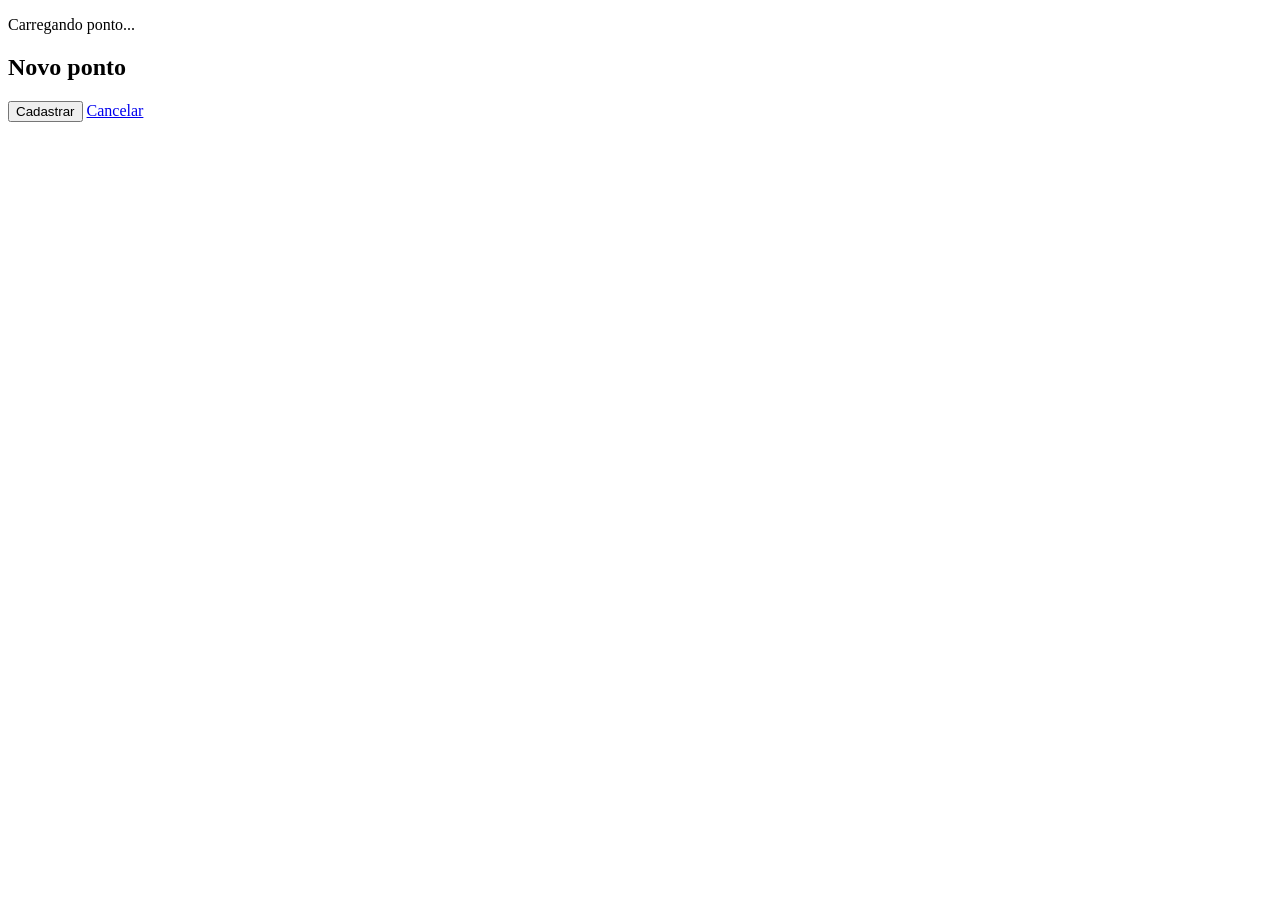
==== formulario.html @ cfd4e87e "Implementa edicao de pontos geograficos" ====
<!doctype html>
<html lang="pt-BR">
<head>
  <meta charset="UTF-8" />
  <meta name="viewport" content="width=device-width, initial-scale=1.0" />
  <title>Ponto · GeoPoint</title>
  <link rel="stylesheet" href="css/style.css" />
</head>
<body>
  <main class="centro">
    <p class="info escondido" id="carregando">Carregando ponto...</p>

    <section class="caixa escondido" id="secao-form">
      <h1 id="titulo">Novo ponto</h1>
      <div class="escondido" id="mensagem"></div>

      <form class="formulario" id="form-ponto" novalidate>
        <div id="campos"></div>
        <div class="acoes">
          <button type="submit" id="btn-salvar">Cadastrar</button>
          <a href="index.html" class="botao secundario">Cancelar</a>
        </div>
      </form>
    </section>
  </main>

  <script src="js/api.js"></script>
  <script src="js/componentes.js"></script>
  <script src="js/formulario.js"></script>
</body>
</html>
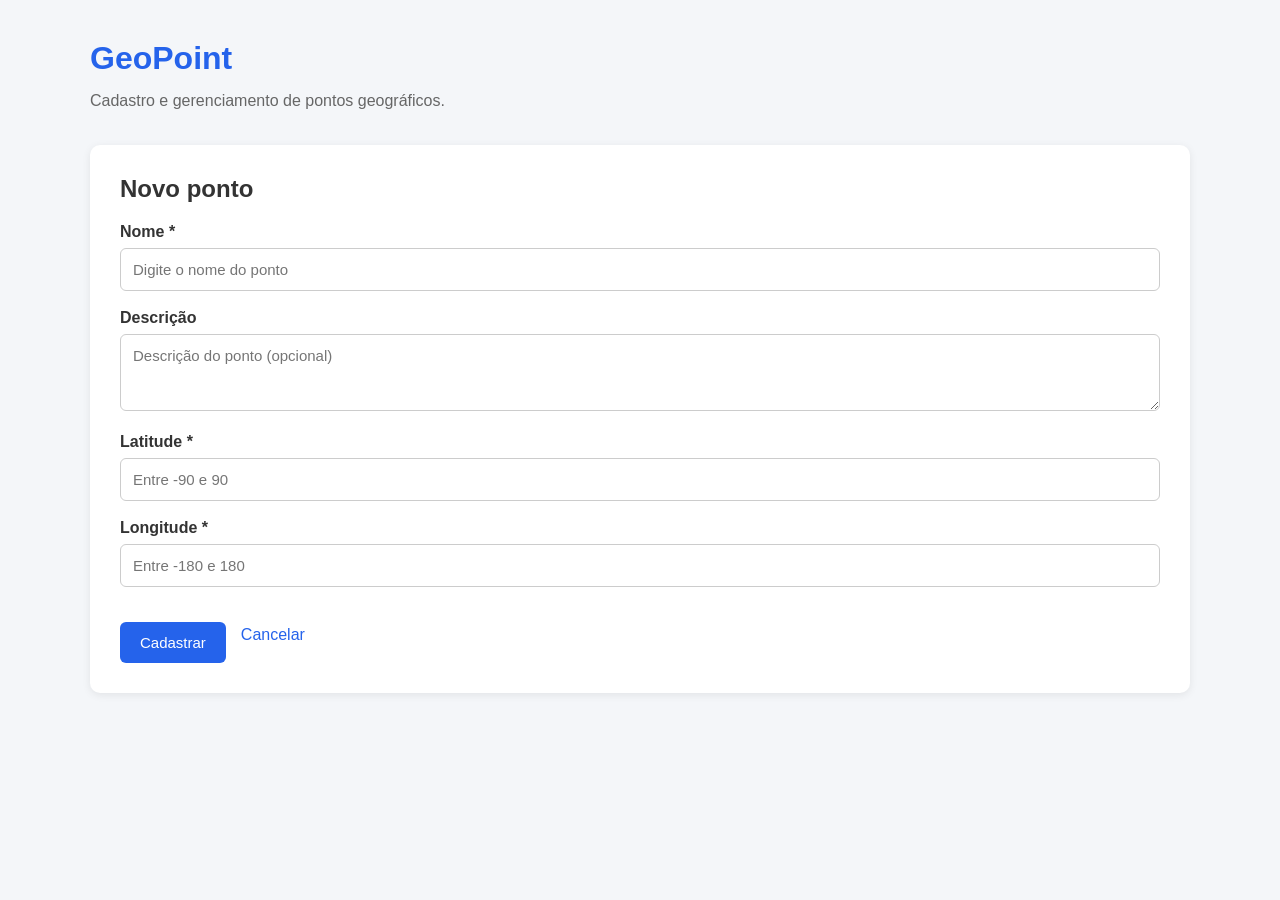
==== commit 8fa1c0f8: "Integra API e implementa cadastro e detalhes de pontos" ====
--- a/formulario.html
+++ b/formulario.html
@@ -1,31 +1,55 @@
-<!doctype html>
+
+<!DOCTYPE html>
 <html lang="pt-BR">
+
 <head>
-  <meta charset="UTF-8" />
-  <meta name="viewport" content="width=device-width, initial-scale=1.0" />
-  <title>Ponto · GeoPoint</title>
-  <link rel="stylesheet" href="css/style.css" />
+    <meta charset="UTF-8">
+    <meta name="viewport" content="width=device-width, initial-scale=1.0">
+
+    <title>GeoPoint - Cadastro de Ponto</title>
+
+    <link rel="stylesheet" href="style.css">
 </head>
+
 <body>
-  <main class="centro">
-    <p class="info escondido" id="carregando">Carregando ponto...</p>
 
-    <section class="caixa escondido" id="secao-form">
-      <h1 id="titulo">Novo ponto</h1>
-      <div class="escondido" id="mensagem"></div>
+    <main class="container">
 
-      <form class="formulario" id="form-ponto" novalidate>
-        <div id="campos"></div>
-        <div class="acoes">
-          <button type="submit" id="btn-salvar">Cadastrar</button>
-          <a href="index.html" class="botao secundario">Cancelar</a>
-        </div>
-      </form>
-    </section>
-  </main>
+        <header class="cabecalho">
+            <h1>GeoPoint</h1>
+            <p>Cadastro e gerenciamento de pontos geográficos.</p>
+        </header>
 
-  <script src="js/api.js"></script>
-  <script src="js/componentes.js"></script>
-  <script src="js/formulario.js"></script>
+        <section class="conteudo escondido" id="secao-form">
+
+            <h2 id="titulo">Novo ponto</h2>
+
+            <div id="mensagem" class="escondido"></div>
+
+            <form id="form-ponto" class="formulario" novalidate>
+
+                <div id="campos"></div>
+
+                <div class="acoes">
+                    <button type="submit" id="btn-salvar" class="botao-novo">
+                        Cadastrar
+                    </button>
+
+                    <a href="index.html">Cancelar</a>
+                </div>
+
+            </form>
+
+        </section>
+
+        <p id="carregando">Carregando formulário...</p>
+
+    </main>
+
+    <script src="api.js"></script>
+    <script src="componentes.js"></script>
+    <script src="formulario.js"></script>
+
 </body>
-</html>+
+</html>
--- a/style.css
+++ b/style.css
@@ -0,0 +1,248 @@
+
+/* CONFIGURAÇÕES GERAIS */
+
+* {
+    margin: 0;
+    padding: 0;
+    box-sizing: border-box;
+}
+
+body {
+    font-family: Arial, sans-serif;
+    background-color: #f4f6f9;
+    color: #333;
+    padding: 40px;
+}
+
+.container {
+    max-width: 1100px;
+    margin: 0 auto;
+}
+
+/* CABEÇALHO */
+
+.cabecalho {
+    margin-bottom: 35px;
+}
+
+h1 {
+    color: #2563eb;
+    margin-bottom: 15px;
+}
+
+p {
+    font-size: 16px;
+    color: #666;
+}
+
+/* CONTEÚDO PRINCIPAL */
+
+.conteudo {
+    background-color: white;
+    padding: 30px;
+    border-radius: 10px;
+    box-shadow: 0 2px 8px rgba(0, 0, 0, 0.08);
+}
+
+.conteudo h2 {
+    margin-bottom: 20px;
+}
+
+/* PESQUISA */
+
+#pesquisa {
+    width: 100%;
+    padding: 12px;
+    border: 1px solid #ccc;
+    border-radius: 6px;
+    font-size: 15px;
+    margin-bottom: 15px;
+}
+
+/* TABELA */
+
+table {
+    width: 100%;
+    border-collapse: collapse;
+    margin-top: 25px;
+}
+
+th,
+td {
+    padding: 15px;
+    text-align: left;
+    border-bottom: 1px solid #ddd;
+}
+
+th {
+    background-color: #2563eb;
+    color: white;
+}
+
+td {
+    color: #555;
+}
+
+tbody tr:hover {
+    background-color: #f1f5f9;
+}
+
+/* BOTÃO NOVO PONTO */
+
+.botao-novo {
+    background-color: #2563eb;
+    color: white;
+    border: none;
+    padding: 12px 20px;
+    border-radius: 6px;
+    font-size: 15px;
+    cursor: pointer;
+    margin-top: 15px;
+}
+
+.botao-novo:hover {
+    background-color: #1d4ed8;
+}
+
+/* BOTÃO EXCLUIR */
+
+.botao-excluir {
+    background-color: #dc2626;
+    color: white;
+    border: none;
+    padding: 8px 12px;
+    border-radius: 5px;
+    cursor: pointer;
+}
+
+.botao-excluir:hover {
+    background-color: #b91c1c;
+}
+
+/* BOTÃO EDITAR */
+
+.botao-editar {
+    background-color: #0f766e;
+    color: white;
+    border: none;
+    padding: 8px 12px;
+    border-radius: 5px;
+    cursor: pointer;
+    margin-right: 8px;
+}
+
+.botao-editar:hover {
+    background-color: #115e59;
+}
+
+/* BOTÃO DETALHES */
+
+.botao-detalhes {
+    background-color: #2563eb;
+    color: white;
+    border: none;
+    padding: 8px 12px;
+    border-radius: 5px;
+    cursor: pointer;
+    margin-right: 8px;
+}
+
+.botao-detalhes:hover {
+    background-color: #1d4ed8;
+}
+
+/* FORMULÁRIO */
+
+.escondido {
+    display: none !important;
+}
+
+.formulario {
+    margin-top: 20px;
+}
+
+.grupo-campo {
+    margin-bottom: 18px;
+}
+
+.grupo-campo label {
+    display: block;
+    margin-bottom: 7px;
+    font-weight: bold;
+}
+
+.grupo-campo input,
+.grupo-campo textarea {
+    width: 100%;
+    padding: 12px;
+    border: 1px solid #ccc;
+    border-radius: 6px;
+    font-family: Arial, sans-serif;
+    font-size: 15px;
+}
+
+.grupo-campo textarea {
+    resize: vertical;
+}
+
+.grupo-campo input:focus,
+.grupo-campo textarea:focus {
+    outline: none;
+    border-color: #2563eb;
+}
+
+/* AÇÕES DO FORMULÁRIO */
+
+.acoes {
+    display: flex;
+    gap: 15px;
+    align-items: center;
+    margin-top: 20px;
+}
+
+.acoes a {
+    color: #2563eb;
+    text-decoration: none;
+}
+
+.acoes a:hover {
+    text-decoration: underline;
+}
+
+/* MENSAGENS */
+
+#mensagem {
+    margin-bottom: 15px;
+    padding: 12px;
+    border-radius: 6px;
+}
+
+#mensagem.erro {
+    background-color: #fee2e2;
+    color: #991b1b;
+}
+
+#mensagem p {
+    margin-bottom: 5px;
+}
+
+/* RESPONSIVIDADE */
+
+@media (max-width: 768px) {
+    body {
+        padding: 15px;
+    }
+
+    .conteudo {
+        padding: 18px;
+        overflow-x: auto;
+    }
+
+    table {
+        min-width: 650px;
+    }
+
+    .acoes {
+        flex-wrap: wrap;
+    }
+}
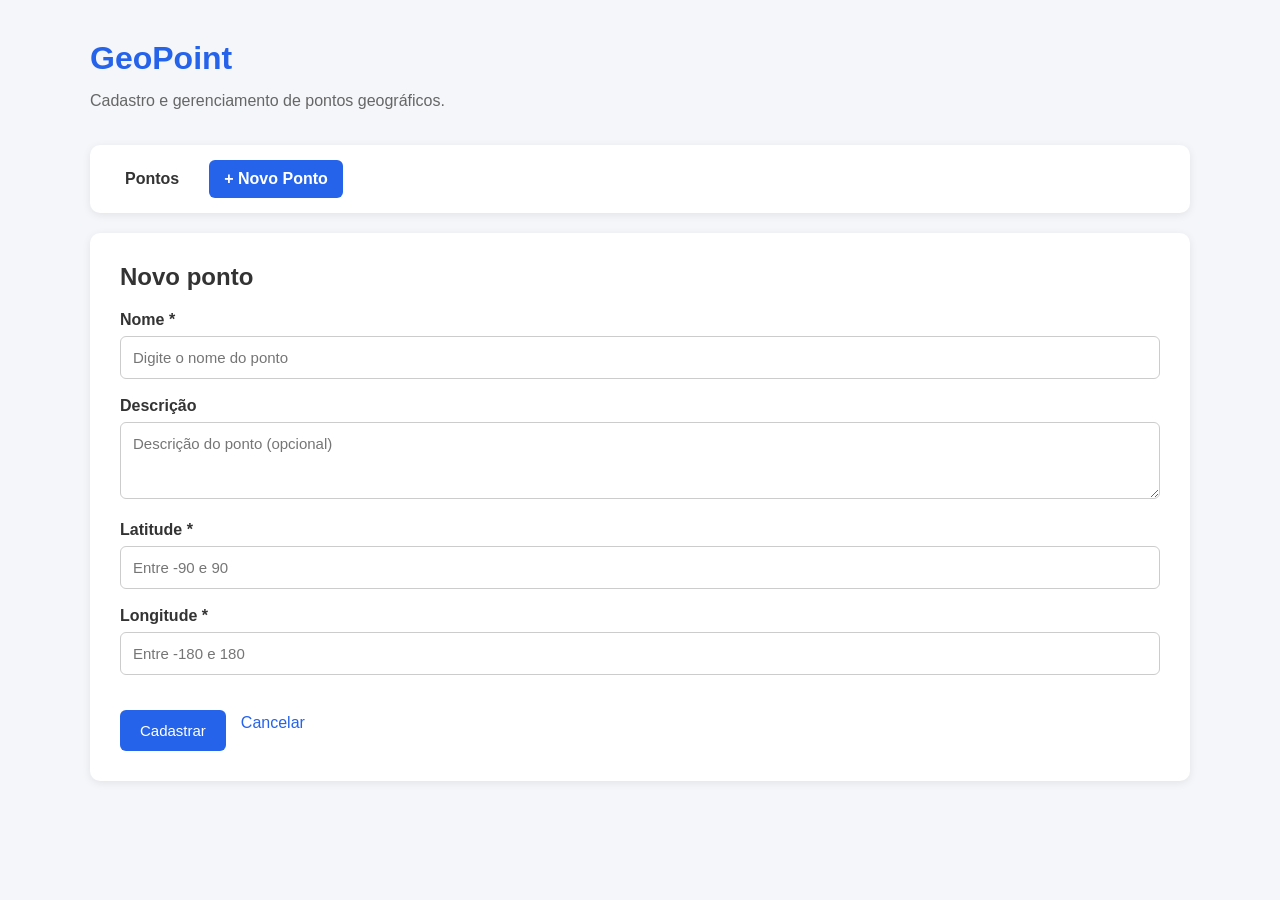
==== commit 9cfeb677: "Finalização do projeto" ====
--- a/formulario.html
+++ b/formulario.html
@@ -19,6 +19,17 @@
             <h1>GeoPoint</h1>
             <p>Cadastro e gerenciamento de pontos geográficos.</p>
         </header>
+
+        <!-- Menu de navegação -->
+        <nav class="menu-navegacao">
+            <a href="index.html" class="menu-link">
+                Pontos
+            </a>
+
+            <a href="formulario.html" class="menu-link ativo">
+                + Novo Ponto
+            </a>
+        </nav>
 
         <section class="conteudo escondido" id="secao-form">
 
--- a/style.css
+++ b/style.css
@@ -246,3 +246,34 @@
         flex-wrap: wrap;
     }
 }
+
+
+/* Menu de navegação */
+.menu-navegacao {
+    display: flex;
+    align-items: center;
+    gap: 15px;
+    padding: 15px 20px;
+    margin-bottom: 20px;
+    background-color: #ffffff;
+    border-radius: 10px;
+    box-shadow: 0 2px 8px rgba(0, 0, 0, 0.08);
+}
+
+.menu-link {
+    text-decoration: none;
+    color: #333333;
+    font-weight: 600;
+    padding: 10px 15px;
+    border-radius: 6px;
+    transition: 0.2s;
+}
+
+.menu-link:hover {
+    background-color: #eeeeee;
+}
+
+.menu-link.ativo {
+    background-color: #2563eb;
+    color: #ffffff;
+}
